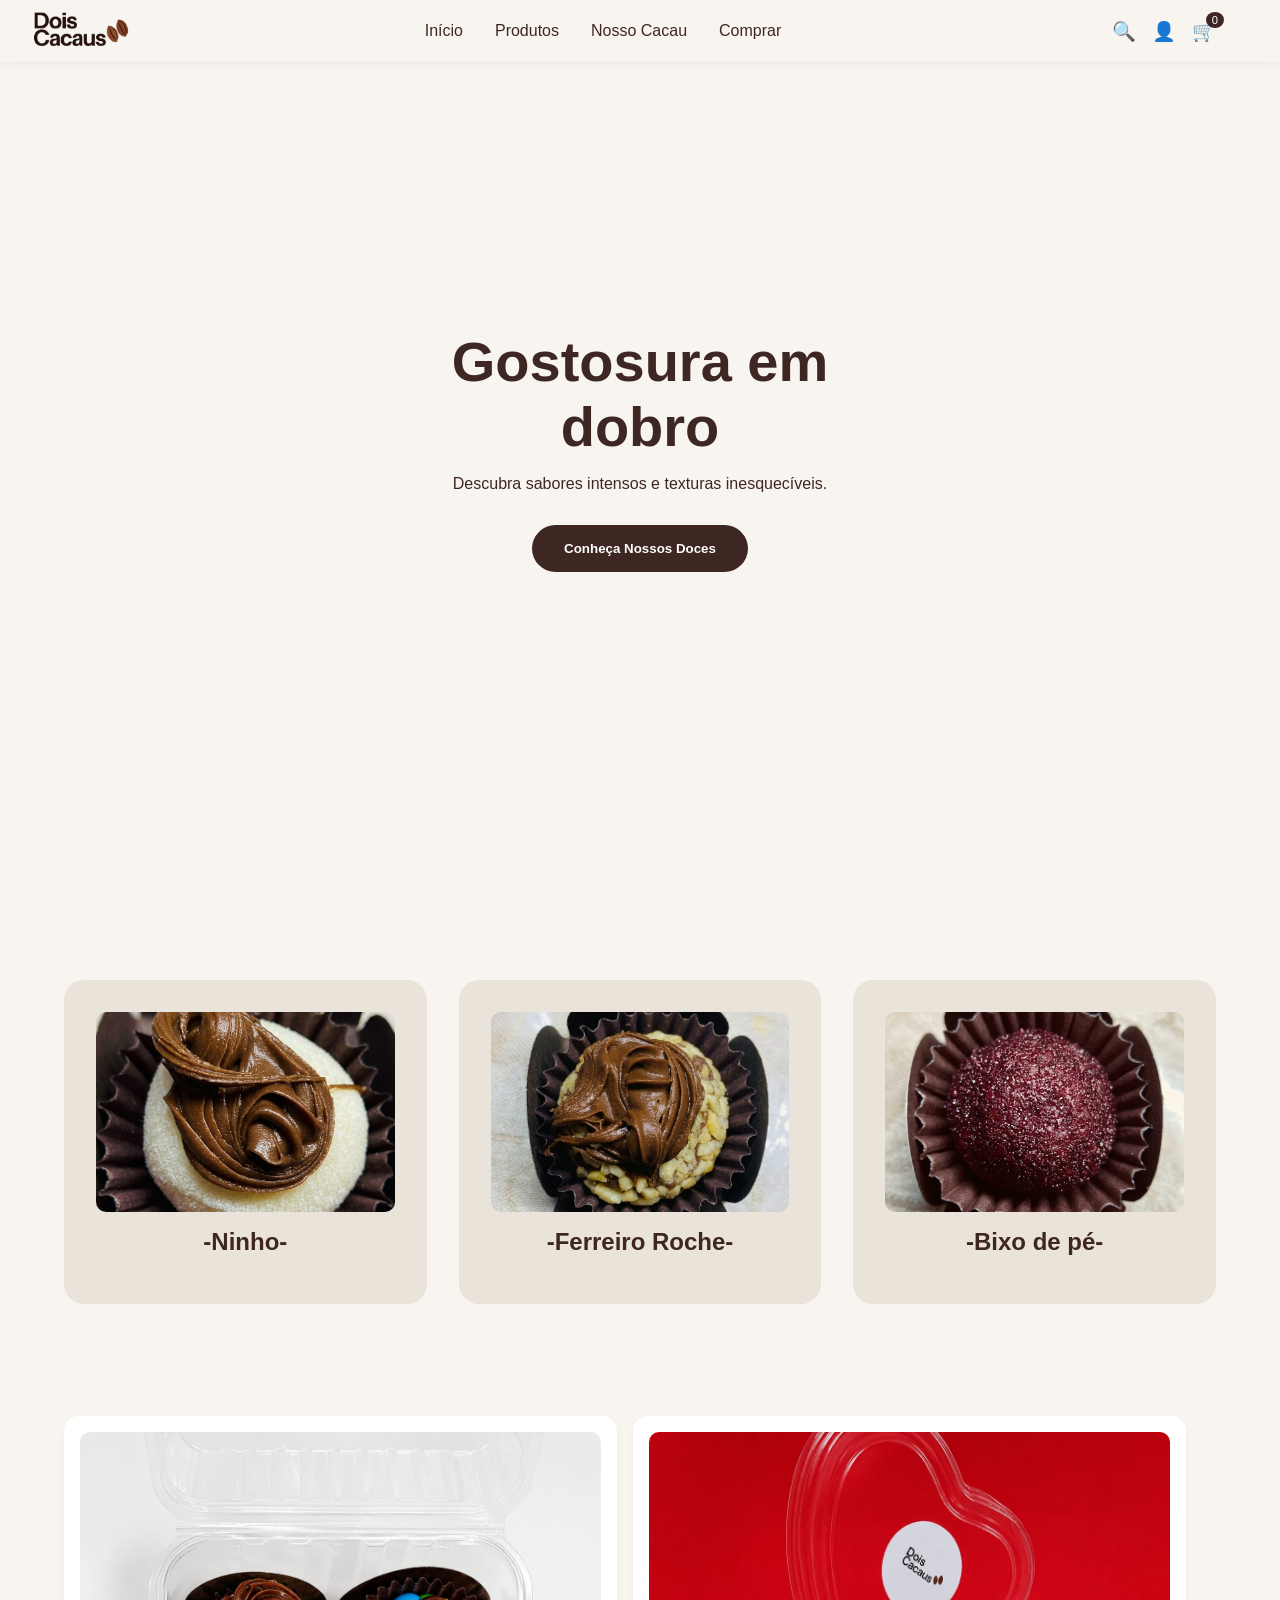
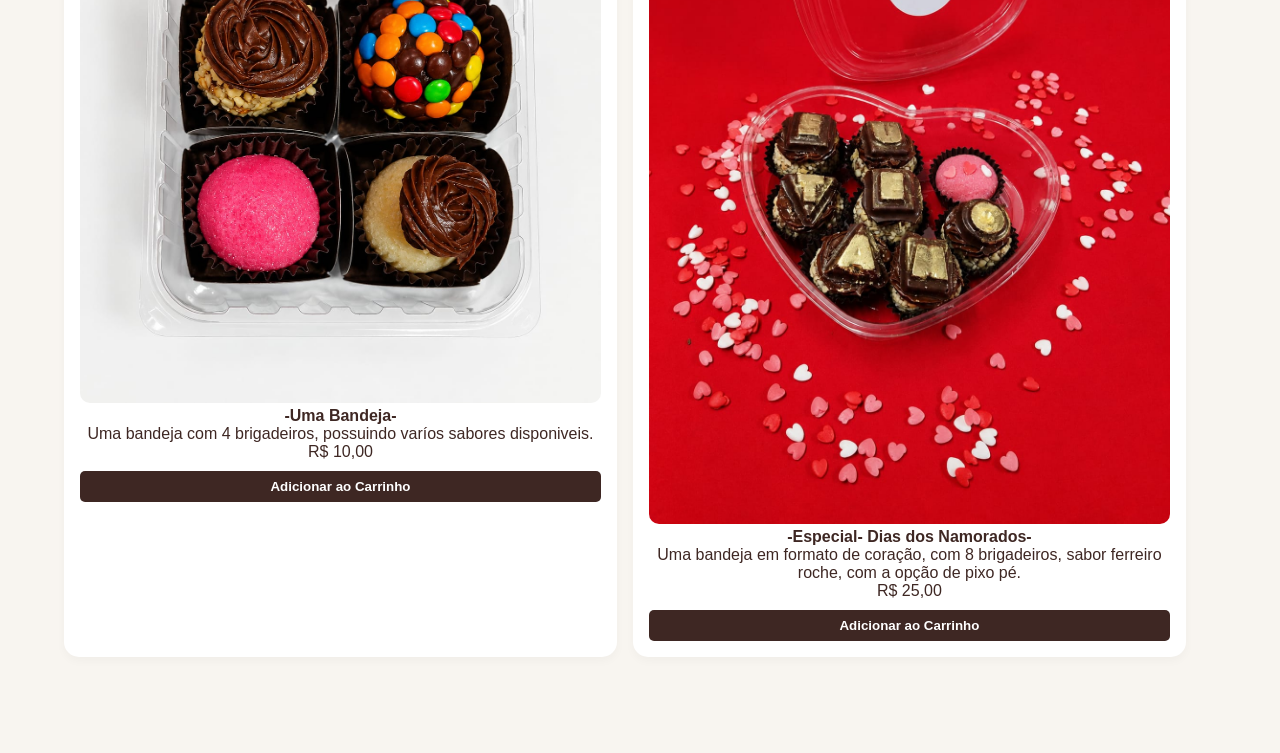
==== index.html @ b24ca729 "Add files via upload" ====
<!DOCTYPE html>
<html lang="pt-BR">
<head>
    <meta charset="UTF-8">
    <meta name="viewport" content="width=device-width, initial-scale=1.0">
    <title>Dois Cacaus | A Experiência Pura</title>
    <style>
        /* ================= VARIÁVEIS E RESET ================= */
        :root {
            --bg-color: #F8F5F0;
            --text-dark: #3E2723;
            --accent-brown: #5D4037;
            --card-bg: #EAE3D9;
            --transition: all 0.3s ease;
        }
        * { margin: 0; padding: 0; box-sizing: border-box; font-family: 'Segoe UI', Tahoma, Geneva, Verdana, sans-serif; }
        body { background-color: var(--bg-color); color: var(--text-dark); overflow-x: hidden; }
        a { text-decoration: none; color: inherit; }
        
        /* ================= NAVEGAÇÃO ================= */
        header.navbar {
            position: fixed; width: 100%; top: 0; left: 0; z-index: 1000;
            display: flex; justify-content: space-between; align-items: center;
            padding: 1rem 5%; background: rgba(248, 245, 240, 0.95);
            backdrop-filter: blur(10px); box-shadow: 0 2px 10px rgba(0,0,0,0.05);
        }
        .logo { font-size: 1.5rem; font-weight: bold; display: flex; align-items: center; gap: 5px; }
        .logo img {width: 100%; height: 30px; transform: scale(5.5);}
        .nav-links { display: flex; gap: 2rem; }
        .nav-links a { font-weight: 500; position: relative; }
        .nav-links a:hover { color: #8D6E63; }
        .nav-icons { display: flex; gap: 1rem; align-items: center; font-size: 1.2rem; }
        .cart-icon-container { position: relative; cursor: pointer; }
        .cart-badge {
            position: absolute; top: -8px; right: -8px; background: var(--text-dark);
            color: white; border-radius: 50%; padding: 2px 6px; font-size: 0.7rem;
        }

        @keyframes bump {
            0% { transform: scale(1); }
            50% { transform: scale(1.3) rotate(-10deg); }
            100% { transform: scale(1); }
        }
        .animating-cart { animation: bump 0.4s ease-out; }

        /* ================= HERO (TELA CHEIA) ================= */
        .hero {
            height: 100vh; display: flex; flex-direction: column;
            justify-content: center; align-items: center; text-align: center;
            background: linear-gradient(to bottom, rgba(248,245,240,0.2), var(--bg-color)), 
                        url('https://images.unsplash.com/photo-1549007994-cb92caebd54b?q=80&w=2000&auto=format&fit=crop') center/cover;
            transition: opacity 0.5s ease-out, transform 0.5s ease-out;
            position: relative; z-index: 1;
        }
        .hero-content {
            background: rgba(248, 245, 240, 0.85); padding: 3rem;
            border-radius: 15px; max-width: 600px;
        }
        .hero h1 { font-size: 3.5rem; margin-bottom: 1rem; color: var(--text-dark); }
        .btn {
            display: inline-block; padding: 1rem 2rem;
            background-color: var(--text-dark); color: #fff;
            border-radius: 30px; font-weight: bold; border: none; cursor: pointer;
            transition: var(--transition);
        }
        .btn:hover { background-color: var(--accent-brown); transform: translateY(-3px); }

        /* ================= SEÇÃO DE CATEGORIAS ================= */
        .categories {
            padding: 5rem 5%; display: grid;
            grid-template-columns: repeat(auto-fit, minmax(300px, 1fr));
            gap: 2rem; position: relative; z-index: 2;
            opacity: 0; transform: translateY(50px);
            transition: opacity 0.8s ease-out, transform 0.8s ease-out;
        }
        .categories.visible { opacity: 1; transform: translateY(0); }
        
        .category-card {
            background-color: var(--card-bg); border-radius: 20px;
            padding: 2rem; text-align: center; cursor: pointer;
            transition: var(--transition);
            display: flex; flex-direction: column; align-items: center;
        }
        .category-card:hover { transform: scale(1.03); box-shadow: 0 10px 20px rgba(0,0,0,0.1); }
        .category-card h3 { margin-bottom: 1rem; font-size: 1.5rem; }
        .img-placeholder { width: 100%; height: 200px; background: #D7CCC8; border-radius: 10px; margin-bottom: 1rem; object-fit: cover;}

        /* ================= SHOP THE LOOK ================= */
        .shop-section { padding: 2rem 5%; display: flex; gap: 4rem; flex-wrap: wrap; margin-bottom: 4rem;}
        .history { flex: 1; min-width: 300px; }
        .history h2 { font-size: 2rem; margin-bottom: 1rem; }
        .products-grid { flex: 2; display: flex; gap: 1rem; min-width: 300px; }
        .product-item {
            background: #fff; padding: 1rem; border-radius: 15px;
            text-align: center; width: 48%; box-shadow: 0 4px 10px rgba(0,0,0,0.03);
        }
        .add-to-cart-btn {
            margin-top: 10px; padding: 0.5rem 1rem; background: var(--text-dark);
            color: #fff; border: none; border-radius: 5px; cursor: pointer; width: 100%; font-weight: bold;
        }
        .add-to-cart-btn:hover { background: var(--accent-brown); }

        /* ================= SIDEBAR DO CARRINHO ================= */
        .cart-overlay {
            position: fixed; top: 0; left: 0; width: 100%; height: 100%;
            background: rgba(0,0,0,0.5); z-index: 1001;
            opacity: 0; visibility: hidden; transition: var(--transition);
        }
        .cart-overlay.active { opacity: 1; visibility: visible; }

        .cart-sidebar {
            position: fixed; top: 0; right: -100%; width: 400px; max-width: 100%; height: 100vh;
            background: var(--bg-color); z-index: 1002; box-shadow: -5px 0 15px rgba(0,0,0,0.1);
            transition: right 0.4s ease; display: flex; flex-direction: column;
        }
        .cart-sidebar.active { right: 0; }

        .cart-header {
            display: flex; justify-content: space-between; align-items: center;
            padding: 1.5rem; border-bottom: 1px solid #D7CCC8; background: #fff;
        }
        .cart-header h2 { font-size: 1.5rem; }
        .close-cart-btn {
            background: none; border: none; font-size: 1.5rem; cursor: pointer; color: var(--text-dark);
        }

        .cart-items-container {
            flex: 1; overflow-y: auto; padding: 1.5rem;
        }
        
        .cart-item {
            display: flex; align-items: center; justify-content: space-between;
            background: white; padding: 1rem; border-radius: 10px;
            margin-bottom: 1rem; box-shadow: 0 2px 5px rgba(0,0,0,0.05);
            transition: transform 0.3s ease, opacity 0.3s ease;
        }
        .cart-item.removing { transform: scale(0.9); opacity: 0; }

        .item-details { display: flex; align-items: center; gap: 1rem; flex: 1; }
        .item-details img { width: 60px; height: 60px; object-fit: cover; border-radius: 8px; }
        .item-info h3 { font-size: 1rem; margin-bottom: 0.2rem; }
        .item-info p { color: #777; font-size: 0.8rem; }

        .cart-item-actions { display: flex; flex-direction: column; align-items: flex-end; gap: 0.5rem; }
        .quantity-control { display: flex; align-items: center; gap: 5px; }
        .quantity-control button {
            width: 25px; height: 25px; border-radius: 50%; border: none;
            background: var(--card-bg); color: var(--text-dark); font-weight: bold; cursor: pointer;
        }
        .quantity-control button:hover { background: var(--text-dark); color: white; }
        .quantity-display { font-size: 0.9rem; font-weight: bold; min-width: 20px; text-align: center; }
        .pulse-animation { transform: scale(1.3); color: var(--accent-brown); transition: transform 0.1s; }

        .item-price { font-size: 1rem; font-weight: bold; }
        .remove-btn { background: none; border: none; color: #cc0000; cursor: pointer; font-size: 1rem; }

        .empty-cart-message { text-align: center; padding: 3rem 0; display: none; color: #777; }

        .cart-footer {
            padding: 1.5rem; background: var(--card-bg); border-top: 1px solid #D7CCC8;
        }
        .summary-row { display: flex; justify-content: space-between; margin-bottom: 0.5rem; font-size: 1rem; }
        .summary-row.total { font-size: 1.2rem; font-weight: bold; border-top: 1px solid #C4B9AC; padding-top: 0.5rem; margin-top: 0.5rem; }
        
        .checkout-btn {
            width: 100%; padding: 1rem; background: var(--text-dark); color: white;
            border: none; border-radius: 10px; font-size: 1.1rem; font-weight: bold;
            cursor: pointer; transition: var(--transition); margin-top: 1rem;
        }
        .checkout-btn:hover { background: var(--accent-brown); transform: translateY(-2px); }

        /* ================= RESPONSIVO ================= */
        @media (max-width: 768px) {
            .nav-links { display: none; }
            .hero h1 { font-size: 2.5rem; }
            .hero-content { padding: 1.5rem; width: 90%; }
            .products-grid { flex-direction: column; }
            .product-item { width: 100%; }
        }
    </style>
</head>
<body>
    
    <header class="navbar">
        <div class="logo"><img src="Site - Dois Cacaus/imagem/logo.png" alt="Logo"></div>
        <nav class="nav-links">
            <a href="#">Início</a>
            <a href="#">Produtos</a>
            <a href="#">Nosso Cacau</a>
            <a href="Site - Dois Cacaus/html/encomendar.html">Comprar</a>
        </nav>
        <div class="nav-icons">
            <span>🔍</span>
            <span>👤</span>
            <div class="cart-icon-container" id="cart-icon" onclick="toggleCart()">
                🛒<span class="cart-badge" id="cart-count">0</span>
            </div>
        </div>
    </header>

    <section class="hero" id="hero-section">
        <div class="hero-content">
            <h1>Gostosura em dobro</h1>
            <p style="margin-bottom: 2rem;">Descubra sabores intensos e texturas inesquecíveis.</p>
            <button class="btn" onclick="document.getElementById('categories').scrollIntoView({behavior: 'smooth'})">
                Conheça Nossos Doces
            </button>
        </div>
    </section>

    <section class="categories" id="categories">

        <a href="Site - Dois Cacaus/html/comprar.html"><div class="category-card">
            <img src="Site - Dois Cacaus/imagem/brigadeiros/Ninho.png" class="img-placeholder" alt="Barras">
            <h3>-Ninho-</h3>
        </div></a>

        <a href="Site - Dois Cacaus/html/comprar.html"><div class="category-card">
            <img src="Site - Dois Cacaus/imagem/brigadeiros/Ferreiro roche.png" class="img-placeholder" alt="Trufas">
            <h3>-Ferreiro Roche-</h3>
        </div></a>

        <a href="Site - Dois Cacaus/html/comprar.html"><div class="category-card">
            <img src="Site - Dois Cacaus/imagem/brigadeiros/bixo de pe.png" class="img-placeholder" alt="Creme">
            <h3>-Bixo de pé-</h3>
        </div></a>
    </section>

    <section class="shop-section">
        <div class="products-grid">
            <div class="product-item">
                <img src="Site - Dois Cacaus/imagem/brigadeiros/uma bandeja.png" style="width:100%; border-radius:10px;" alt="Combo 1">
                <h4>-Uma Bandeja-</h4><p>Uma bandeja com 4 brigadeiros, possuindo varíos sabores disponiveis.</p>
                <p>R$ 10,00</p>
                <button class="add-to-cart-btn" onclick="adicionarAoCarrinho(1, 'Combo - 4 Brigadeiros', 10.00, 'Site - Dois Cacaus/imagem/brigadeiros/uma bandeja.png')">Adicionar ao Carrinho</button>
            </div>
            <div class="product-item">
                <img src="Site - Dois Cacaus/imagem/brigadeiros/dias dos namorados.png" style="width:100%; border-radius:10px;" alt="Combo 2">
                <h4>-Especial- Dias dos Namorados-</h4><p>Uma bandeja em formato de coração, com 8 brigadeiros, sabor ferreiro roche, com a opção de pixo pé.</p>
                <p>R$ 25,00</p>
                <button class="add-to-cart-btn" onclick="adicionarAoCarrinho(2, 'Especial- Dias de Namorados', 25.00, 'Site - Dois Cacaus/imagem/brigadeiros/dias dos namorados.png')">Adicionar ao Carrinho</button>
            </div>
        </div>
    </section>

    <div class="cart-overlay" id="cart-overlay" onclick="toggleCart()"></div>
    <aside class="cart-sidebar" id="cart-sidebar">
        <div class="cart-header">
            <h2>Seu Carrinho</h2>
            <button class="close-cart-btn" onclick="toggleCart()">✕</button>
        </div>
        
        <div class="cart-items-container" id="cart-items-list">
            
            </div>
        
        <div id="empty-message" class="empty-cart-message">
            <p>Seu carrinho está vazio 🍫</p>
        </div>

        <div class="cart-footer" id="cart-footer">
            <div class="summary-row">
                <span>Subtotal</span>
                <span id="subtotal-display">R$ 0,00</span>
            </div>
            <div class="summary-row total">
                <span>Total</span>
                <span id="total-display">R$ 0,00</span>
            </div>
            <button class="checkout-btn"><a href="Site - Dois Cacaus/html/encomendar.html">Finalizar Compra</a></button>
        </div>
    </aside>

    <script>
        // ================= 1. ANIMAÇÃO DE ROLAGEM =================
        window.addEventListener('scroll', () => {
            const scrollPos = window.scrollY;
            const hero = document.getElementById('hero-section');
            const categories = document.getElementById('categories');
            
            hero.style.opacity = 1 - (scrollPos / 500);
            hero.style.transform = `translateY(${scrollPos * 0.5}px)`;

            const categoryPosition = categories.getBoundingClientRect().top;
            const screenPosition = window.innerHeight / 1.3;
            
            if (categoryPosition < screenPosition) {
                categories.classList.add('visible');
            }
        });

        // ================= 2. LÓGICA DO CARRINHO =================
        let cart = JSON.parse(localStorage.getItem('cart')) || [];
        
        const cartOverlay = document.getElementById('cart-overlay');
        const cartSidebar = document.getElementById('cart-sidebar');
        const itemsListContainer = document.getElementById('cart-items-list');
        const emptyMessage = document.getElementById('empty-message');
        const cartFooter = document.getElementById('cart-footer');
        const cartBadge = document.getElementById('cart-count');
        const cartIcon = document.getElementById('cart-icon');

        // Formata moeda
        function formatCurrency(value) {
            return value.toLocaleString('pt-BR', { style: 'currency', currency: 'BRL' });
        }

        // Abre/Fecha Carrinho
        function toggleCart() {
            cartSidebar.classList.toggle('active');
            cartOverlay.classList.toggle('active');
        }

        // Renderiza itens e atualiza valores
        function renderCart() {
            // Atualiza a badge de contagem
            const totalItems = cart.reduce((acc, item) => acc + item.quantity, 0);
            cartBadge.innerText = totalItems;

            if (cart.length === 0) {
                itemsListContainer.innerHTML = '';
                emptyMessage.style.display = 'block';
                cartFooter.style.display = 'none';
                return;
            }

            emptyMessage.style.display = 'none';
            cartFooter.style.display = 'block';
            itemsListContainer.innerHTML = '';

            let subtotal = 0;

            cart.forEach((item, index) => {
                const itemTotal = item.price * item.quantity;
                subtotal += itemTotal;

                const itemHTML = `
                    <div class="cart-item" id="item-${index}">
                        <div class="item-details">
                            <img src="${item.image}" alt="${item.name}">
                            <div class="item-info">
                                <h3>${item.name}</h3>
                                <p>${formatCurrency(item.price)}</p>
                            </div>
                        </div>
                        <div class="cart-item-actions">
                            <button class="remove-btn" onclick="removeItem(${index})">🗑️</button>
                            <div class="quantity-control">
                                <button onclick="changeQuantity(${index}, -1)">-</button>
                                <span class="quantity-display" id="qty-text-${index}">${item.quantity}</span>
                                <button onclick="changeQuantity(${index}, 1)">+</button>
                            </div>
                            <div class="item-price">${formatCurrency(itemTotal)}</div>
                        </div>
                    </div>
                `;
                itemsListContainer.insertAdjacentHTML('beforeend', itemHTML);
            });

            document.getElementById('subtotal-display').innerText = formatCurrency(subtotal);
            document.getElementById('total-display').innerText = formatCurrency(subtotal);
        }

        // Adiciona um novo item ao carrinho
        window.adicionarAoCarrinho = function(id, nome, preco, imagem) {
            let itemExistente = cart.find(item => item.id === id);
            
            if (itemExistente) {
                itemExistente.quantity += 1;
            } else {
                cart.push({ id: id, name: nome, price: preco, quantity: 1, image: imagem });
            }
            
            localStorage.setItem('cart', JSON.stringify(cart));
            renderCart();
            
            // Efeito de "pulo" no ícone do carrinho
            cartIcon.classList.remove('animating-cart');
            void cartIcon.offsetWidth; 
            cartIcon.classList.add('animating-cart');

            // Abre o carrinho automaticamente para o usuário ver (Opcional, pode remover se preferir)
            if(!cartSidebar.classList.contains('active')) {
                toggleCart();
            }
        };

        // Altera a quantidade (+ e -)
        window.changeQuantity = function(index, change) {
            if (cart[index].quantity + change > 0) {
                cart[index].quantity += change;
                localStorage.setItem('cart', JSON.stringify(cart));
                
                renderCart();
                
                // Animação do número
                const qtyText = document.getElementById(`qty-text-${index}`);
                if (qtyText) {
                    qtyText.classList.add('pulse-animation');
                    setTimeout(() => qtyText.classList.remove('pulse-animation'), 150);
                }
            }
        };

        // Remove do carrinho
        window.removeItem = function(index) {
            const itemElement = document.getElementById(`item-${index}`);
            itemElement.classList.add('removing');
            
            setTimeout(() => {
                cart.splice(index, 1);
                localStorage.setItem('cart', JSON.stringify(cart));
                renderCart();
            }, 300);
        };

        // Renderiza no carregamento da página
        renderCart();
    </script>
</body>
</html>
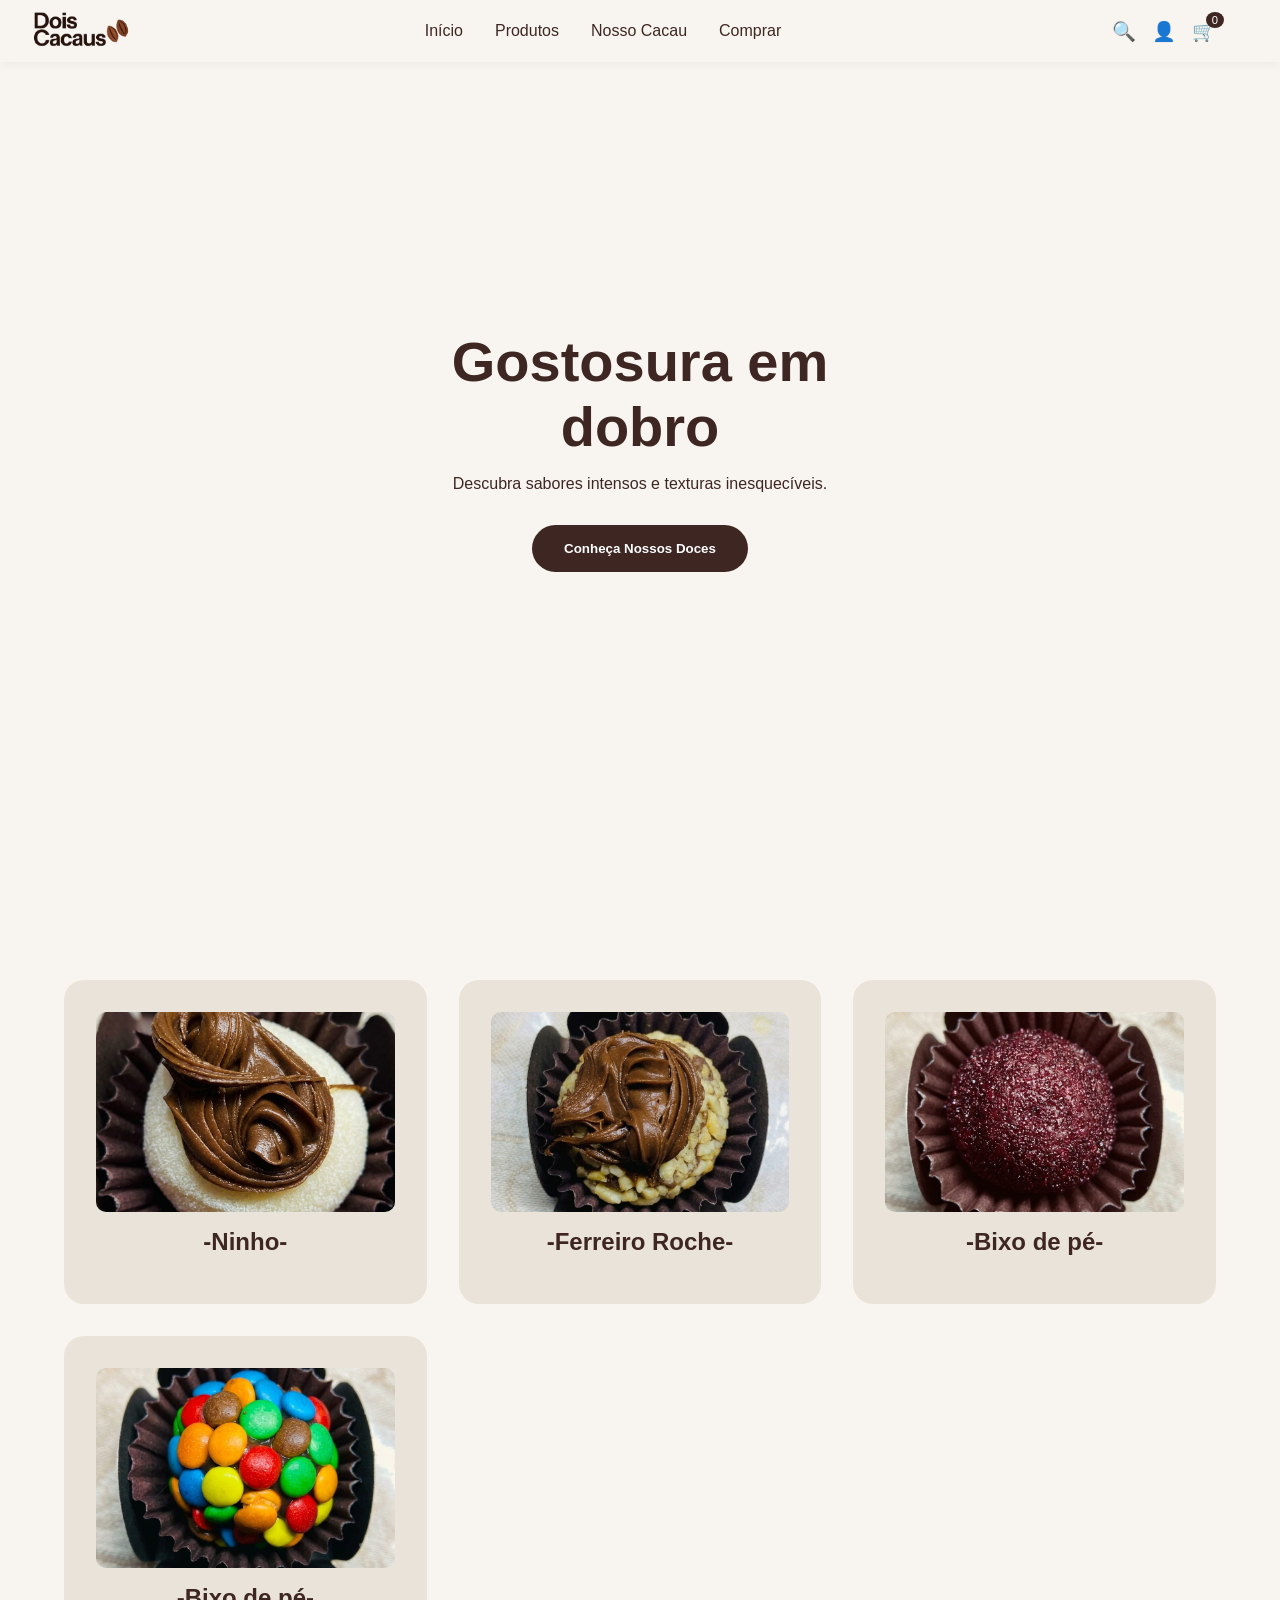
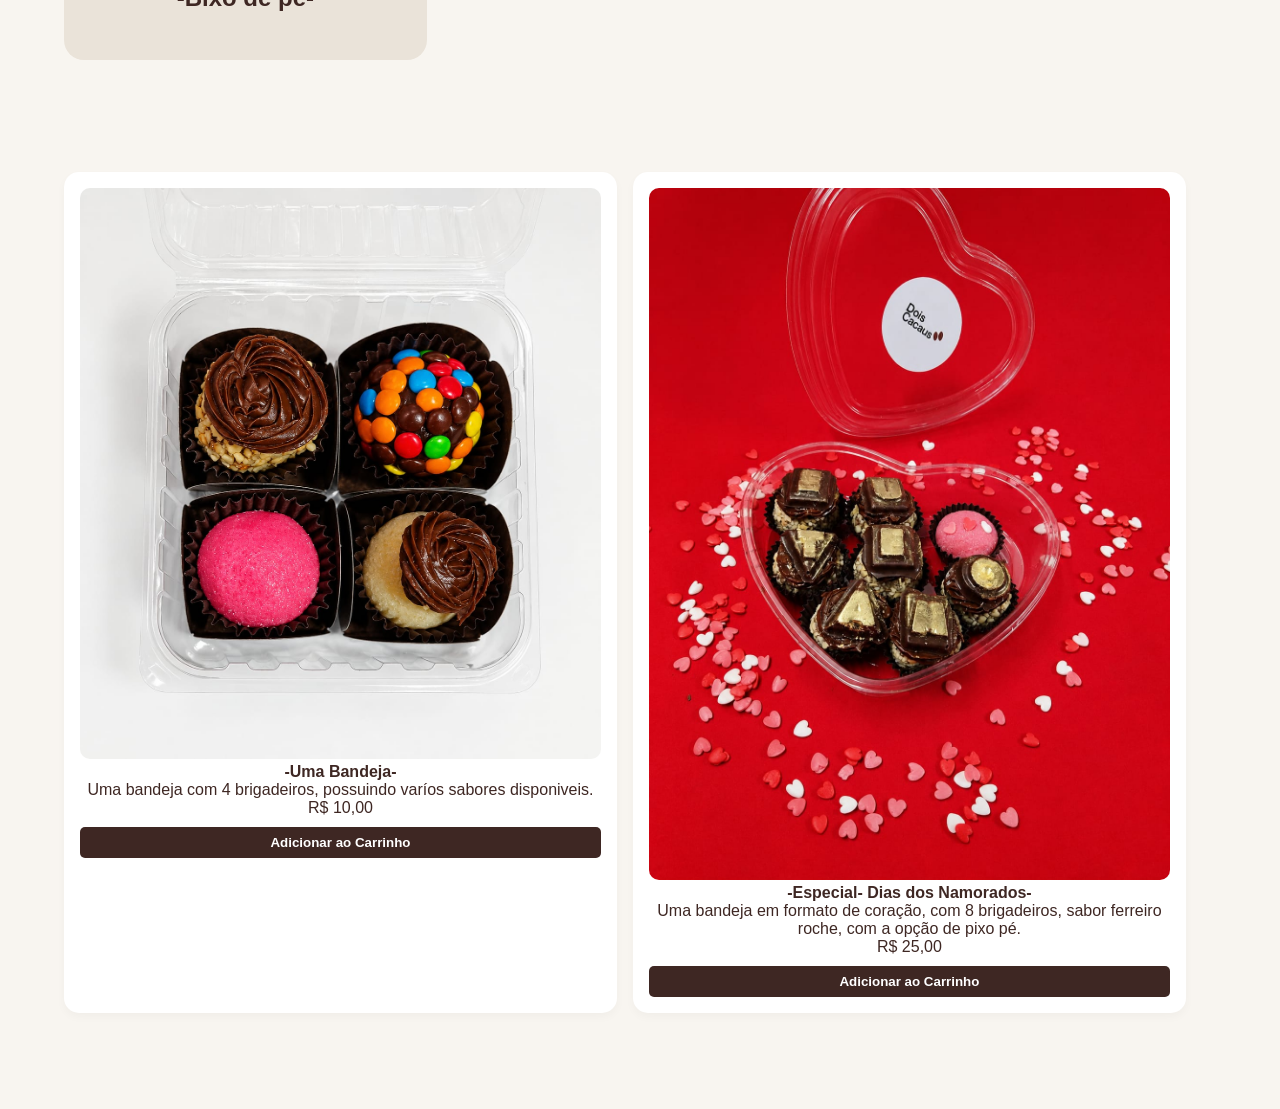
==== commit a1d37173: "Update index.html" ====
--- a/index.html
+++ b/index.html
@@ -211,17 +211,22 @@
     <section class="categories" id="categories">
 
         <a href="Site - Dois Cacaus/html/comprar.html"><div class="category-card">
-            <img src="Site - Dois Cacaus/imagem/brigadeiros/Ninho.png" class="img-placeholder" alt="Barras">
+            <img src="Site - Dois Cacaus/imagem/brigadeiros/Ninho.png" class="img-placeholder" alt="Brigadeiros">
             <h3>-Ninho-</h3>
         </div></a>
 
-        <a href="Site - Dois Cacaus/html/comprar.html"><div class="category-card">
-            <img src="Site - Dois Cacaus/imagem/brigadeiros/Ferreiro roche.png" class="img-placeholder" alt="Trufas">
+        <a href="Site - Dois Cacaus/html/comprarFer.html"><div class="category-card">
+            <img src="Site - Dois Cacaus/imagem/brigadeiros/Ferreiro roche.png" class="img-placeholder" alt="Brigadeiros">
             <h3>-Ferreiro Roche-</h3>
         </div></a>
 
-        <a href="Site - Dois Cacaus/html/comprar.html"><div class="category-card">
-            <img src="Site - Dois Cacaus/imagem/brigadeiros/bixo de pe.png" class="img-placeholder" alt="Creme">
+        <a href="Site - Dois Cacaus/html/comprarbixope.html"><div class="category-card">
+            <img src="Site - Dois Cacaus/imagem/brigadeiros/bixo de pe.png" class="img-placeholder" alt="Brigadeiros">
+            <h3>-Bixo de pé-</h3>
+        </div></a>
+
+        <a href="Site - Dois Cacaus/html/comprarmm.html"><div class="category-card">
+            <img src="Site - Dois Cacaus/imagem/brigadeiros/M&M2.png" class="img-placeholder" alt="Brigadeiros">
             <h3>-Bixo de pé-</h3>
         </div></a>
     </section>
@@ -418,4 +423,4 @@
         renderCart();
     </script>
 </body>
-</html>+</html>
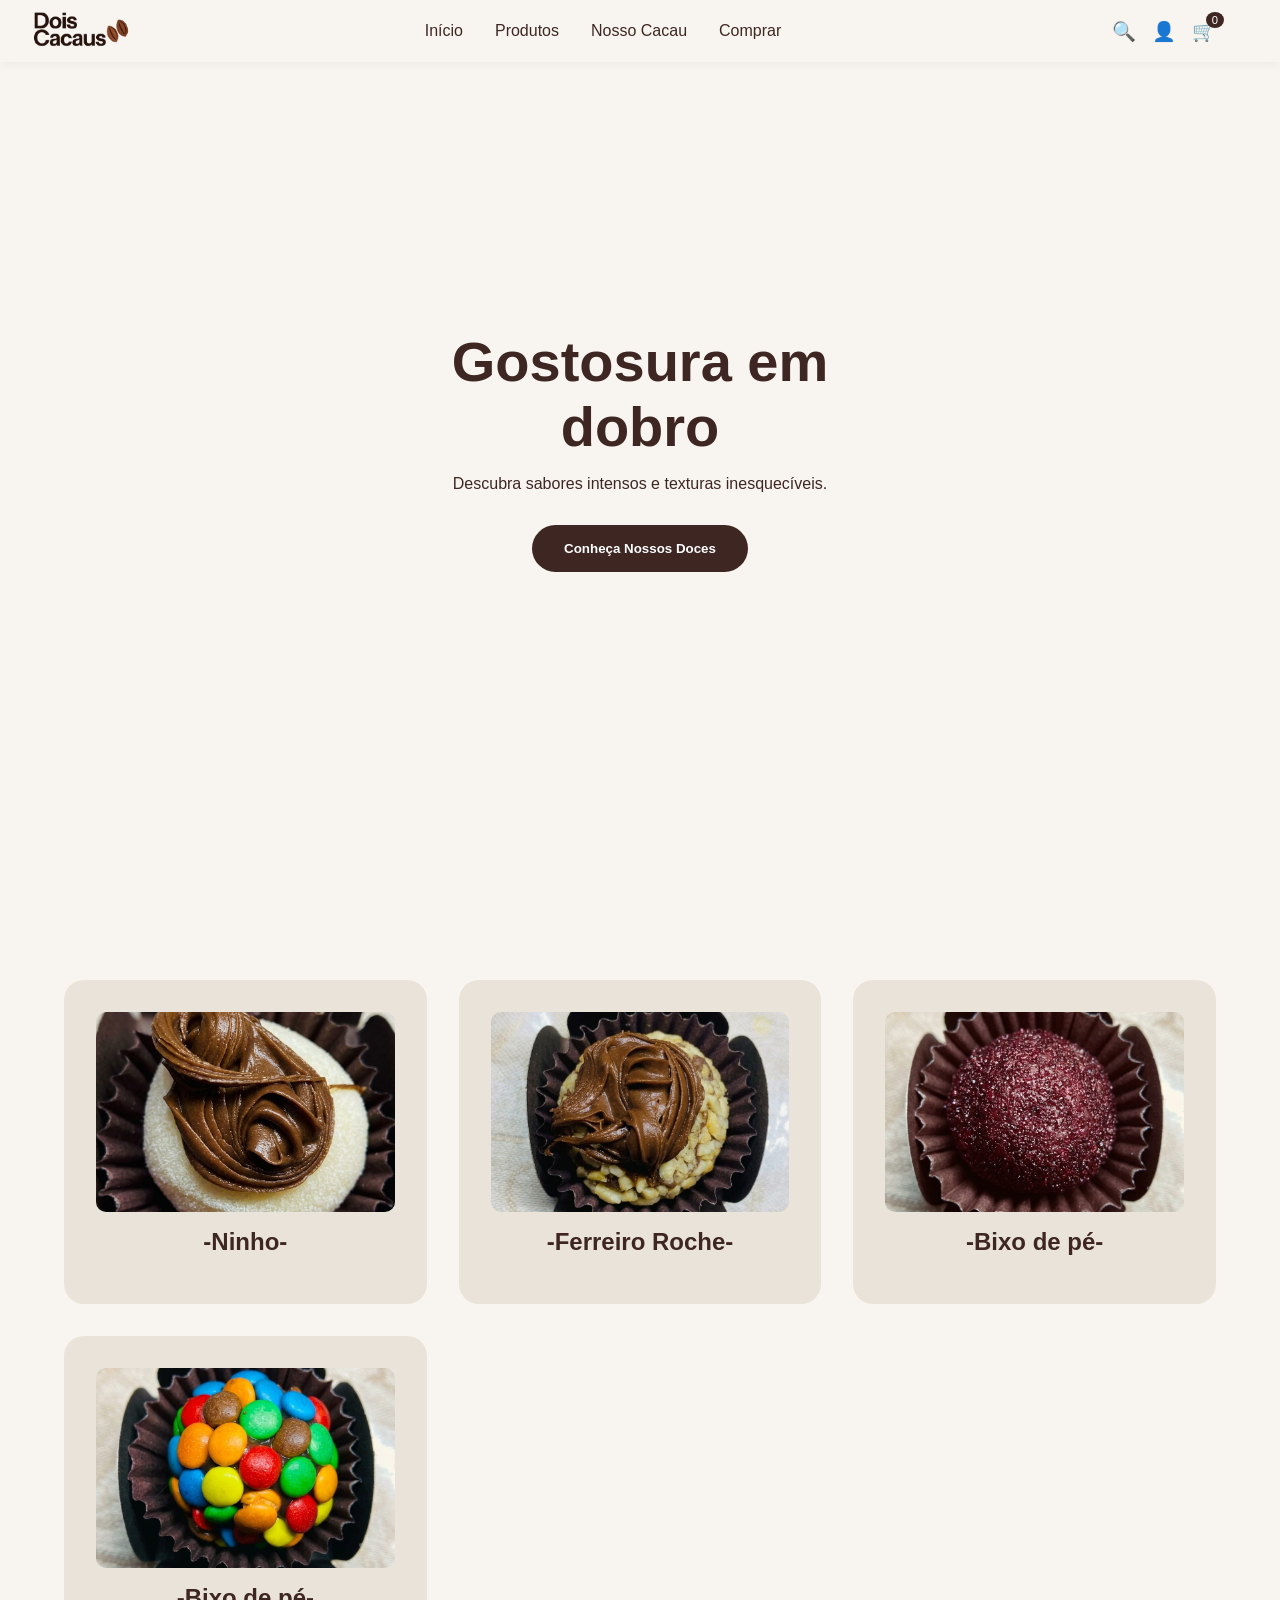
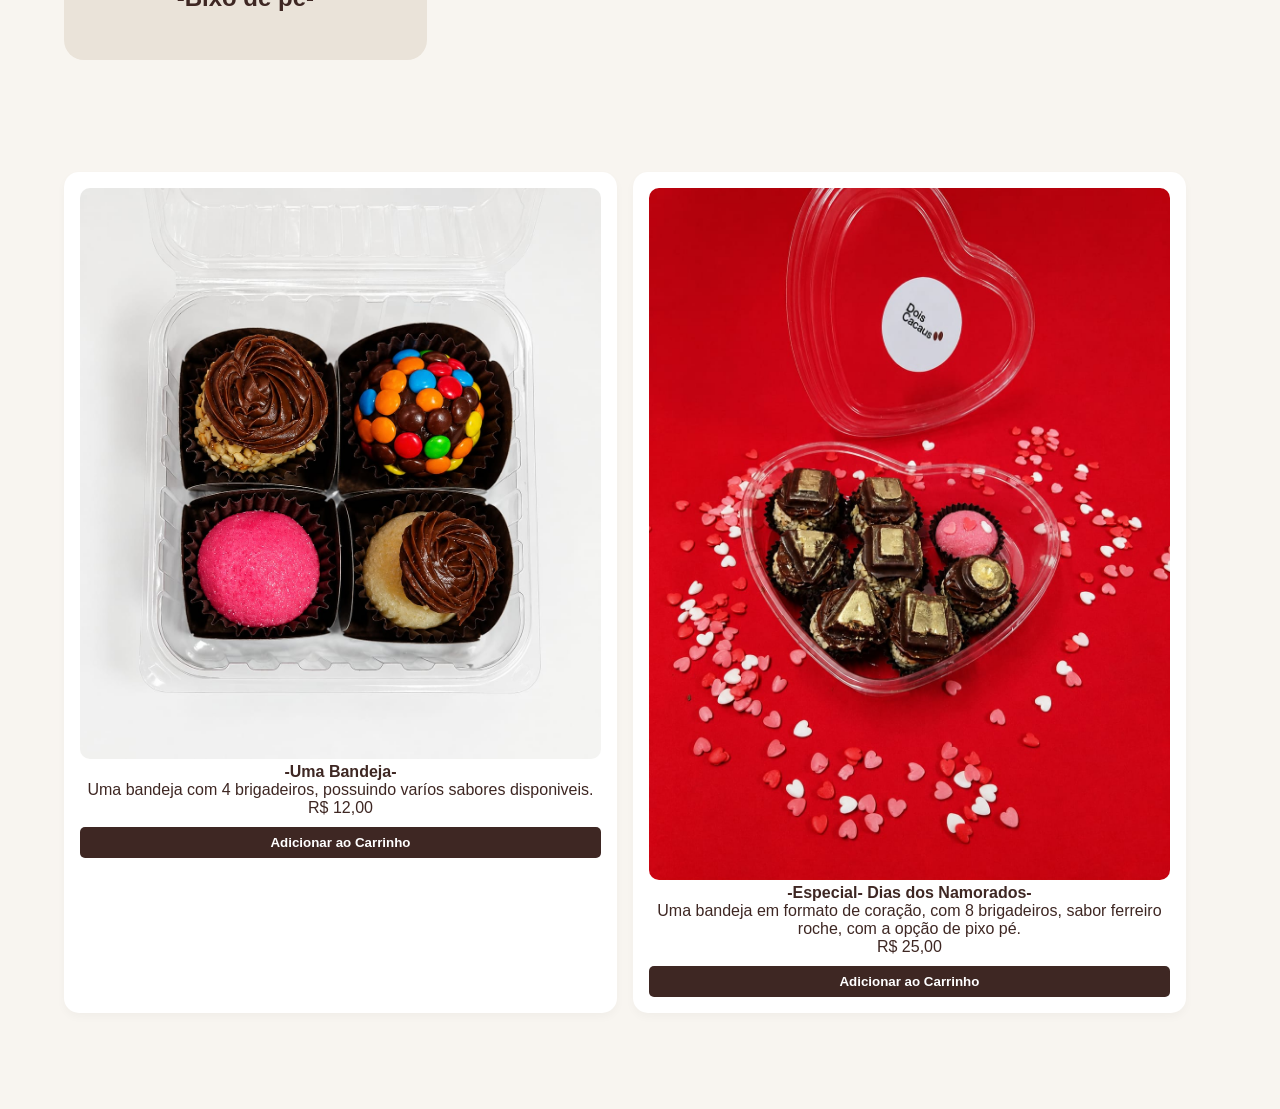
==== commit f71b0ca8: "Update index.html" ====
--- a/index.html
+++ b/index.html
@@ -236,8 +236,8 @@
             <div class="product-item">
                 <img src="Site - Dois Cacaus/imagem/brigadeiros/uma bandeja.png" style="width:100%; border-radius:10px;" alt="Combo 1">
                 <h4>-Uma Bandeja-</h4><p>Uma bandeja com 4 brigadeiros, possuindo varíos sabores disponiveis.</p>
-                <p>R$ 10,00</p>
-                <button class="add-to-cart-btn" onclick="adicionarAoCarrinho(1, 'Combo - 4 Brigadeiros', 10.00, 'Site - Dois Cacaus/imagem/brigadeiros/uma bandeja.png')">Adicionar ao Carrinho</button>
+                <p>R$ 12,00</p>
+                <button class="add-to-cart-btn" onclick="adicionarAoCarrinho(1, 'Combo - 4 Brigadeiros', 12.00, 'Site - Dois Cacaus/imagem/brigadeiros/uma bandeja.png')">Adicionar ao Carrinho</button>
             </div>
             <div class="product-item">
                 <img src="Site - Dois Cacaus/imagem/brigadeiros/dias dos namorados.png" style="width:100%; border-radius:10px;" alt="Combo 2">
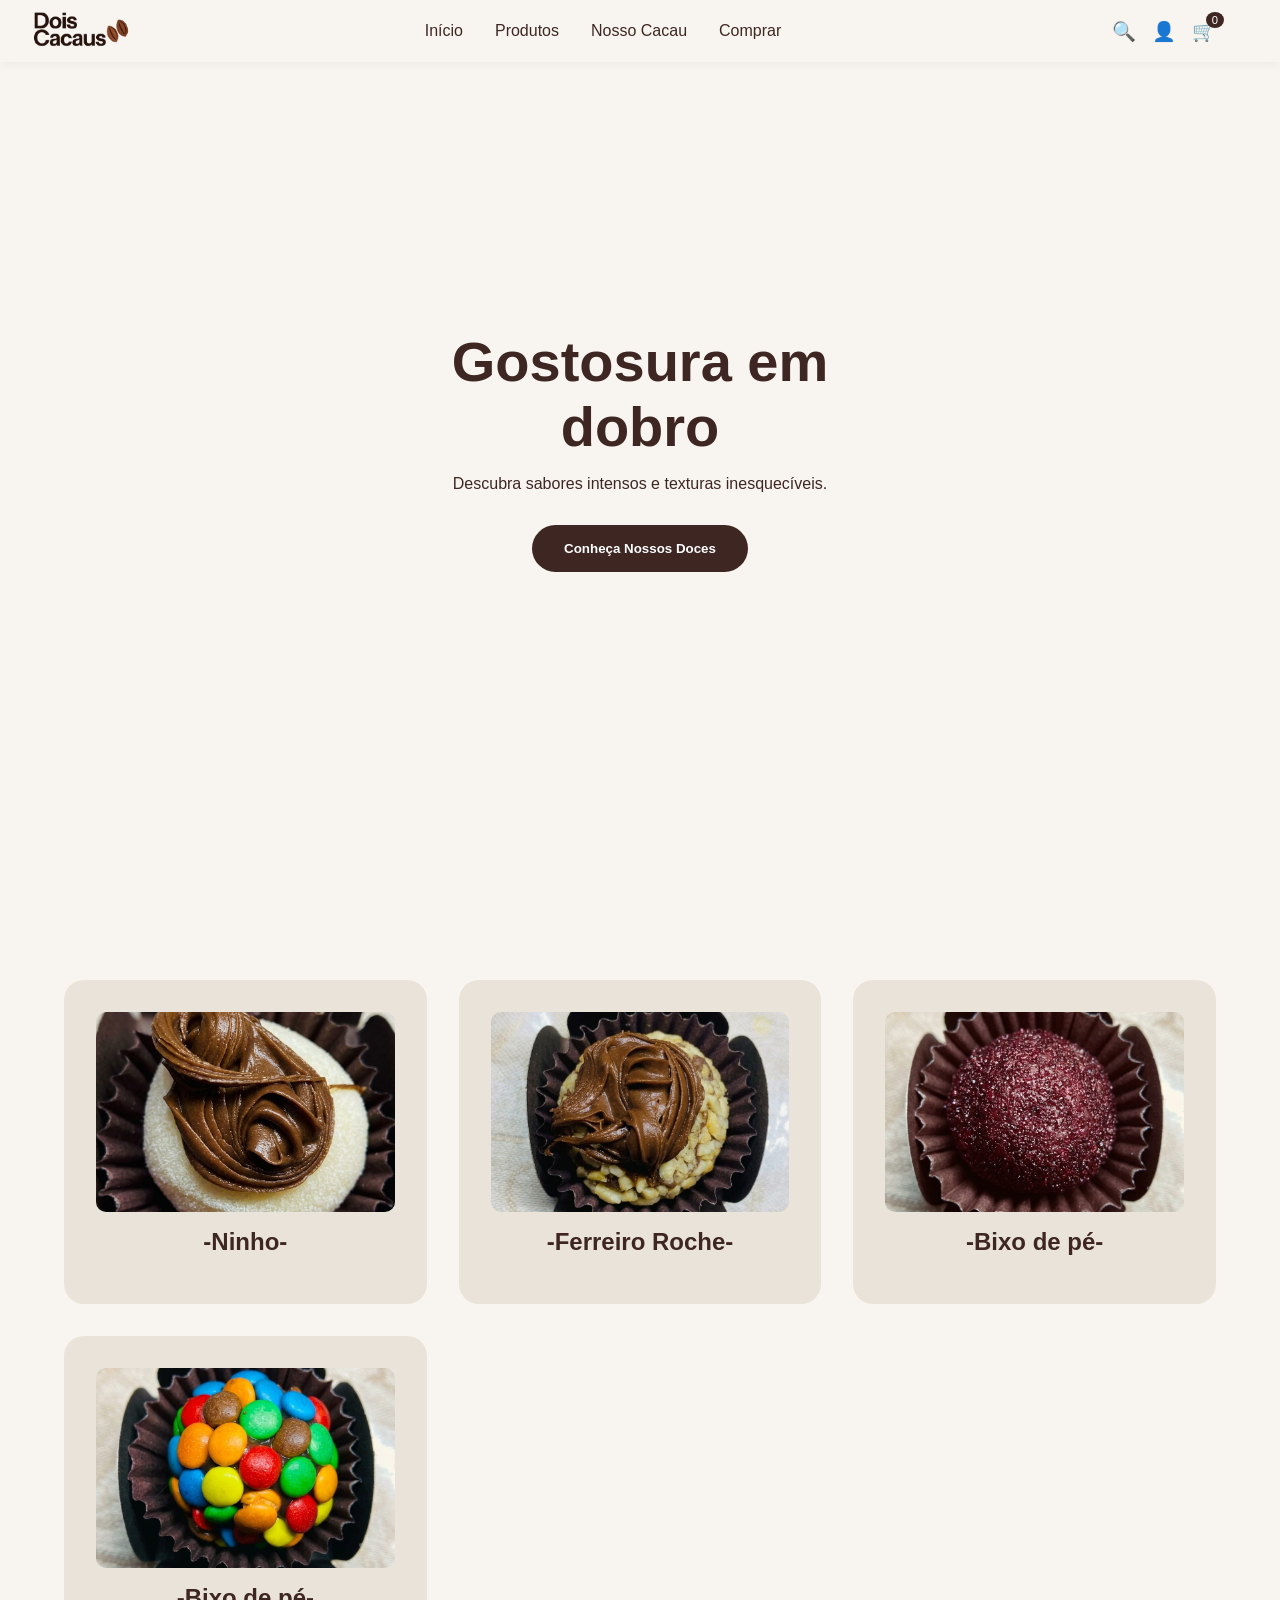
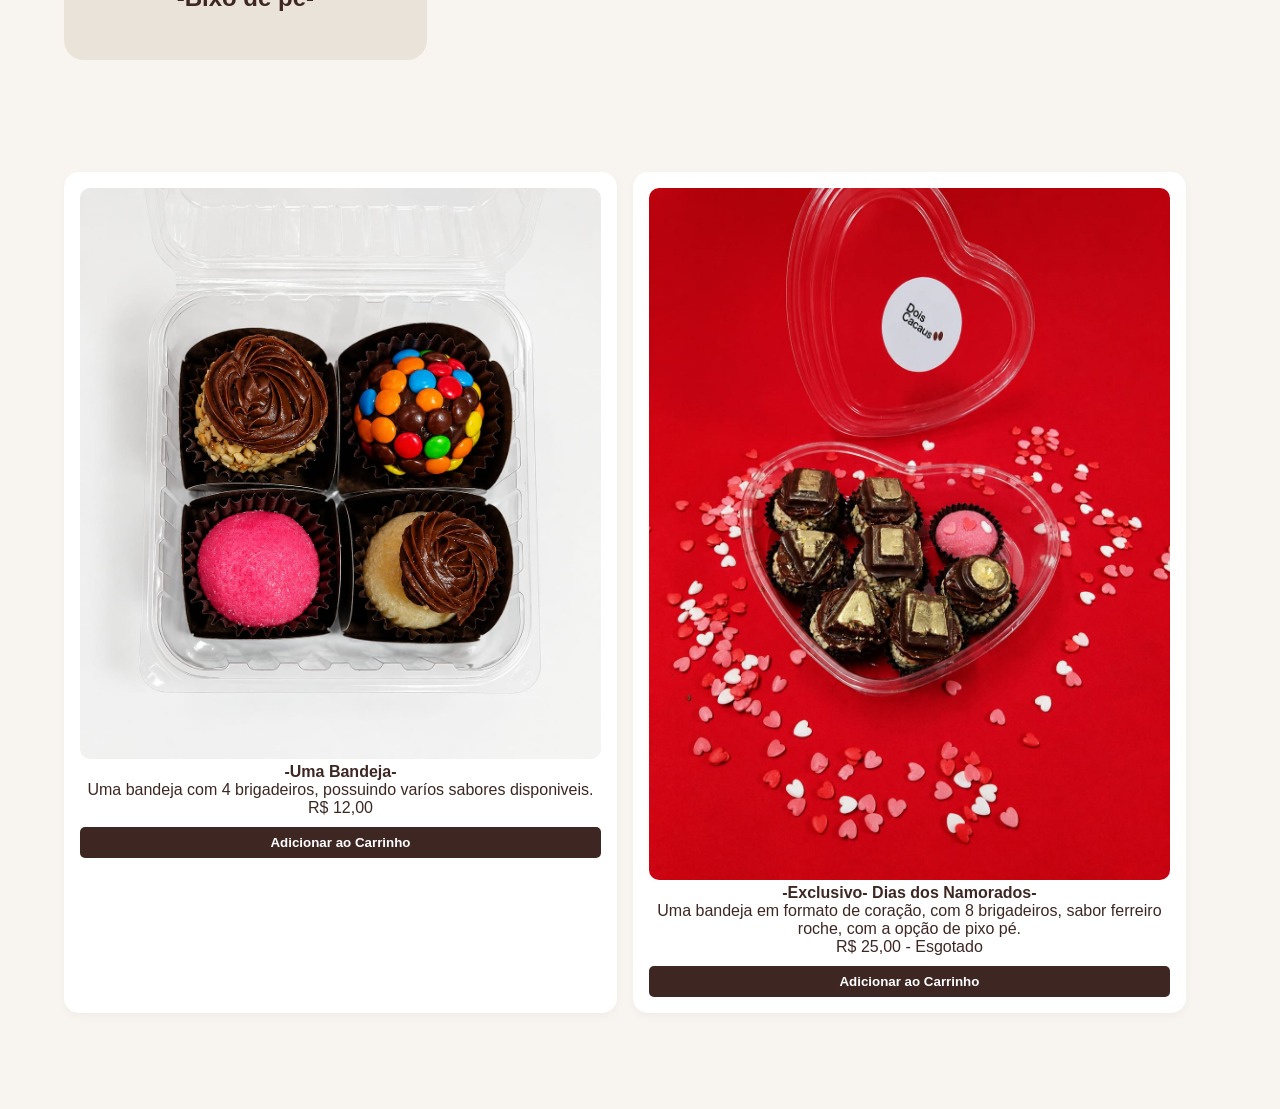
==== commit 6c4e552c: "Update index.html" ====
--- a/index.html
+++ b/index.html
@@ -241,8 +241,8 @@
             </div>
             <div class="product-item">
                 <img src="Site - Dois Cacaus/imagem/brigadeiros/dias dos namorados.png" style="width:100%; border-radius:10px;" alt="Combo 2">
-                <h4>-Especial- Dias dos Namorados-</h4><p>Uma bandeja em formato de coração, com 8 brigadeiros, sabor ferreiro roche, com a opção de pixo pé.</p>
-                <p>R$ 25,00</p>
+                <h4>-Exclusivo- Dias dos Namorados-</h4><p>Uma bandeja em formato de coração, com 8 brigadeiros, sabor ferreiro roche, com a opção de pixo pé.</p>
+                <p>R$ 25,00 - Esgotado</p>
                 <button class="add-to-cart-btn" onclick="adicionarAoCarrinho(2, 'Especial- Dias de Namorados', 25.00, 'Site - Dois Cacaus/imagem/brigadeiros/dias dos namorados.png')">Adicionar ao Carrinho</button>
             </div>
         </div>
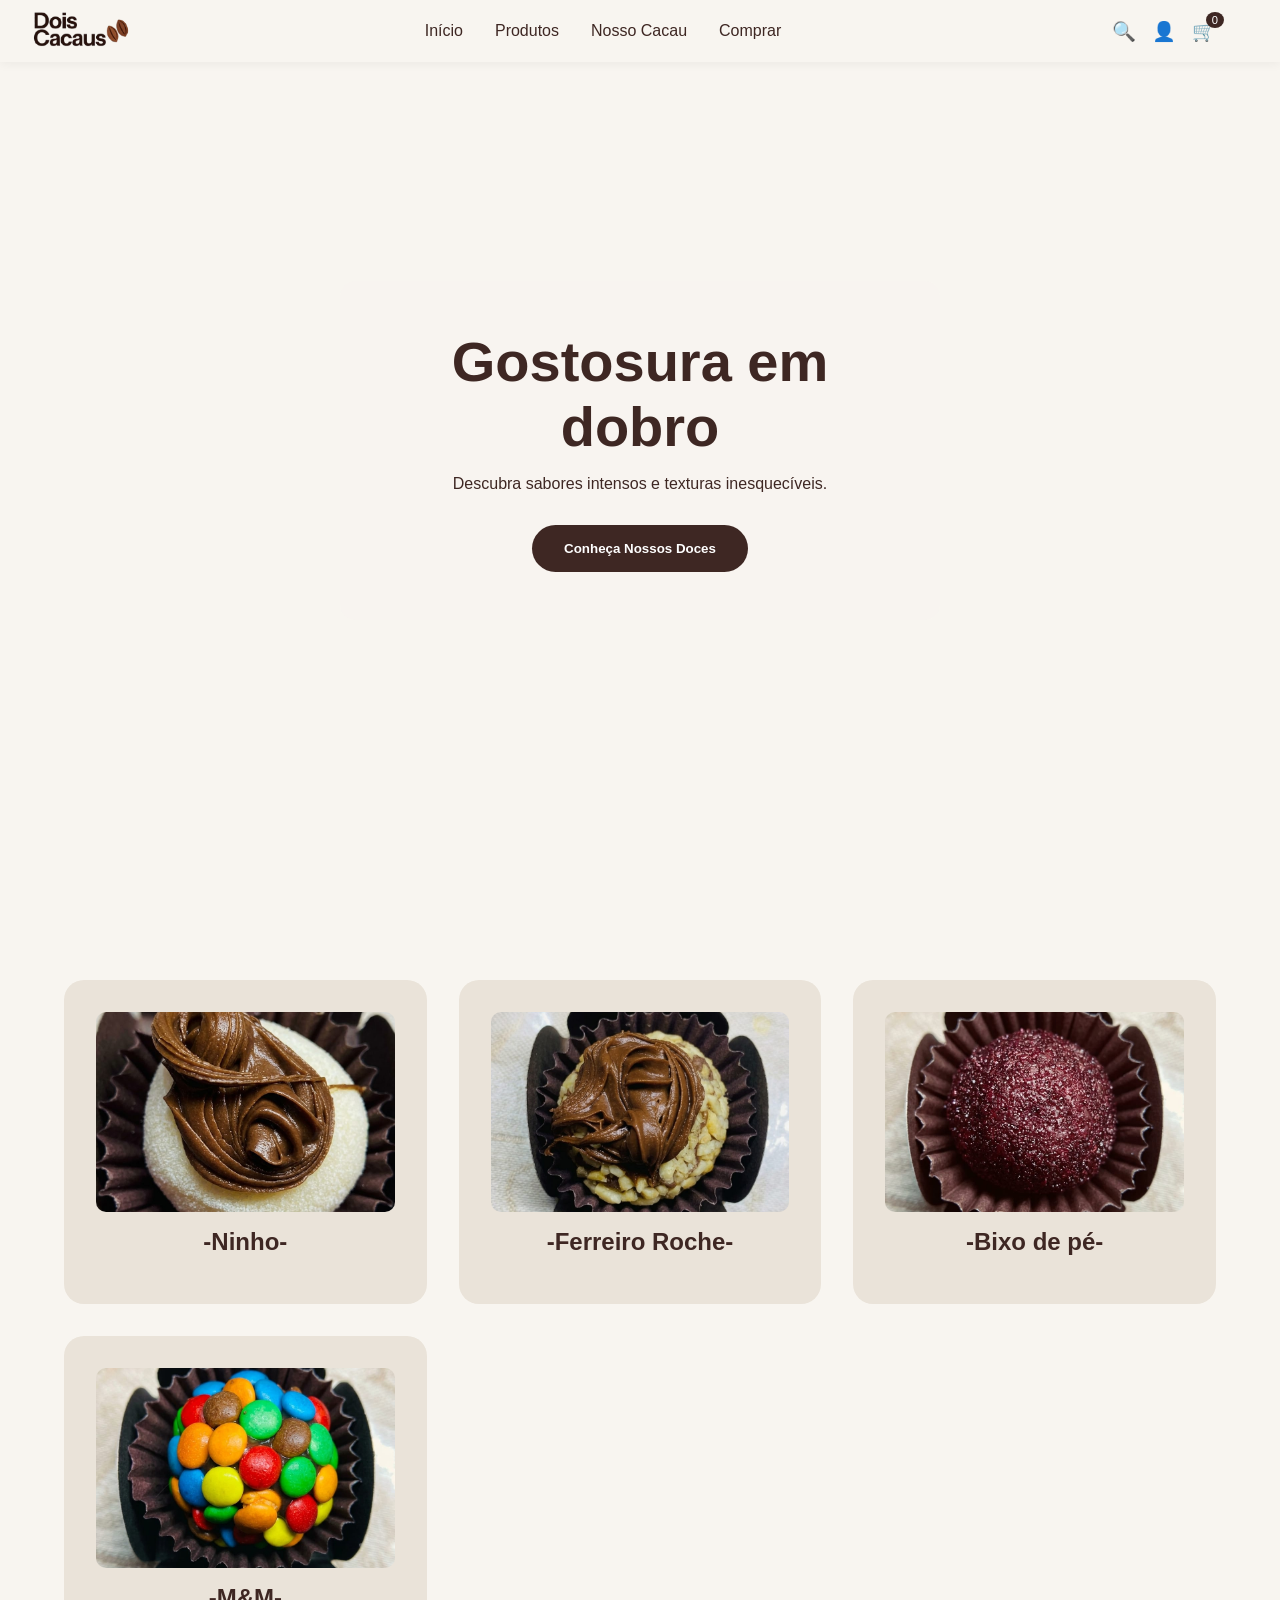
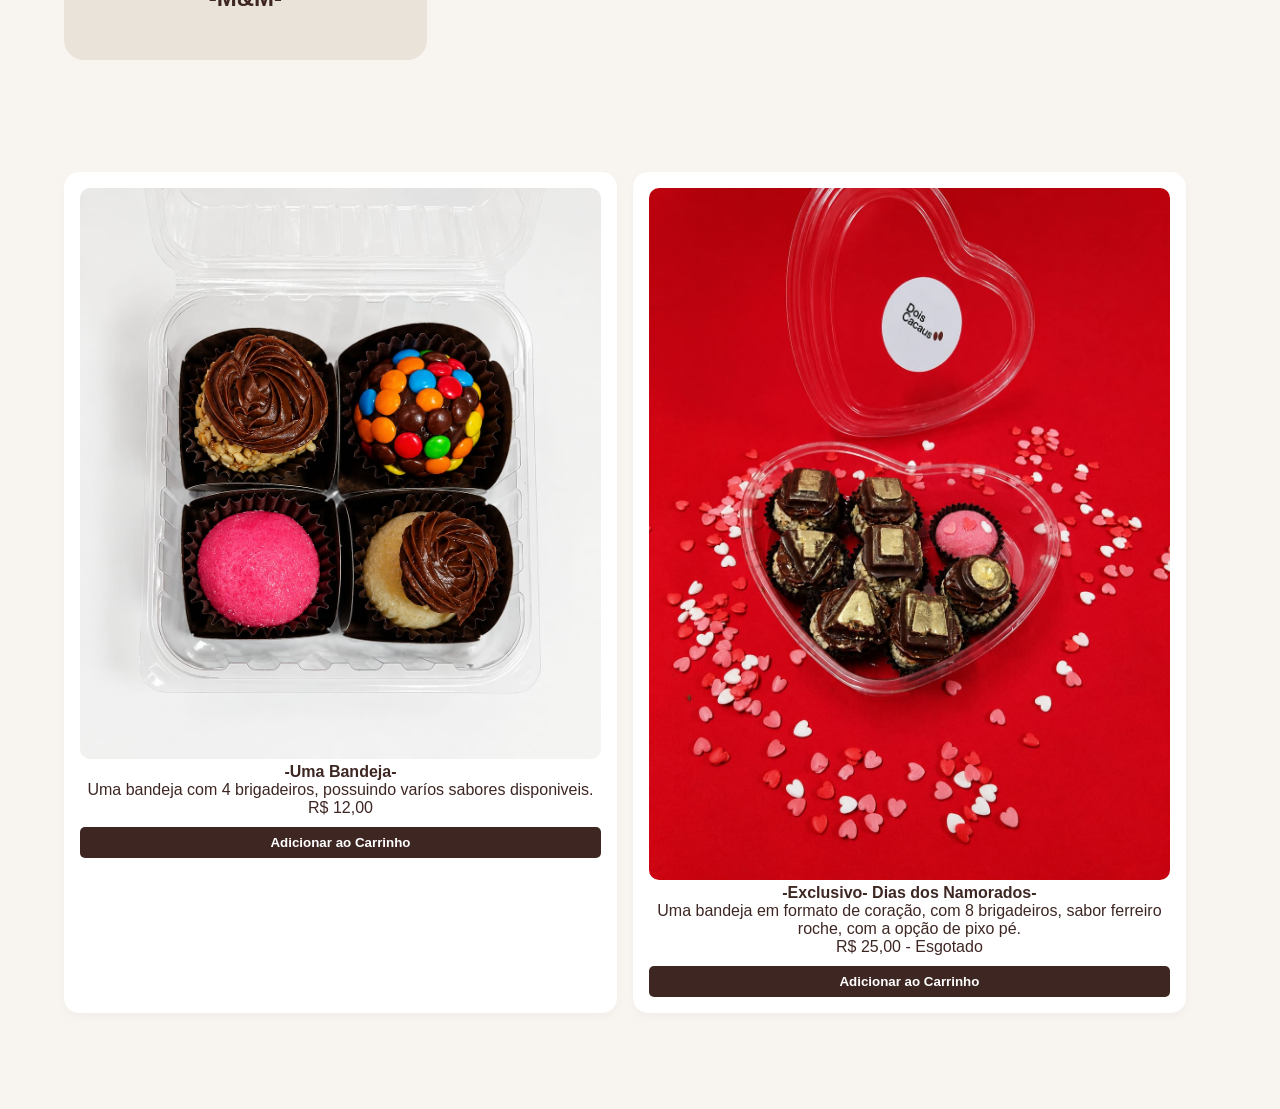
==== commit 83080c1c: "Update index.html" ====
--- a/index.html
+++ b/index.html
@@ -227,7 +227,7 @@
 
         <a href="Site - Dois Cacaus/html/comprarmm.html"><div class="category-card">
             <img src="Site - Dois Cacaus/imagem/brigadeiros/M&M2.png" class="img-placeholder" alt="Brigadeiros">
-            <h3>-Bixo de pé-</h3>
+            <h3>-M&M-</h3>
         </div></a>
     </section>
 
